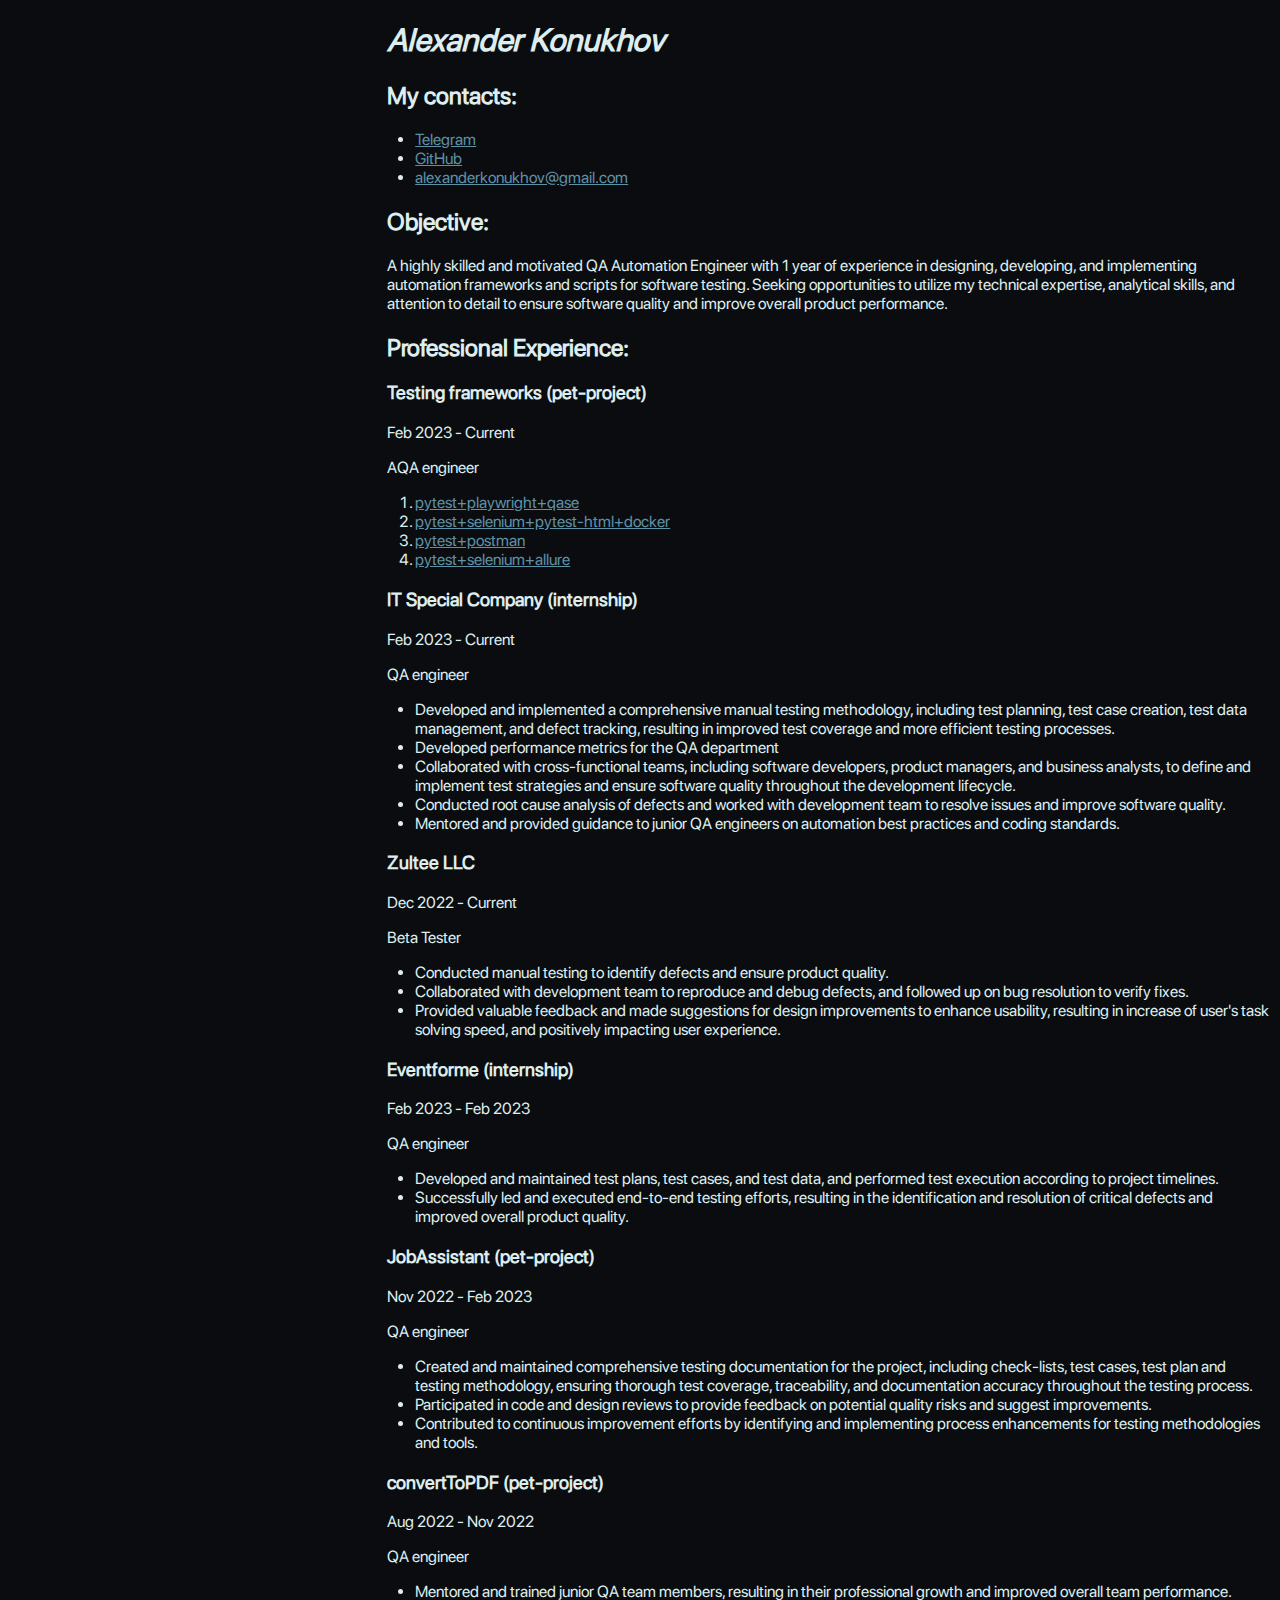
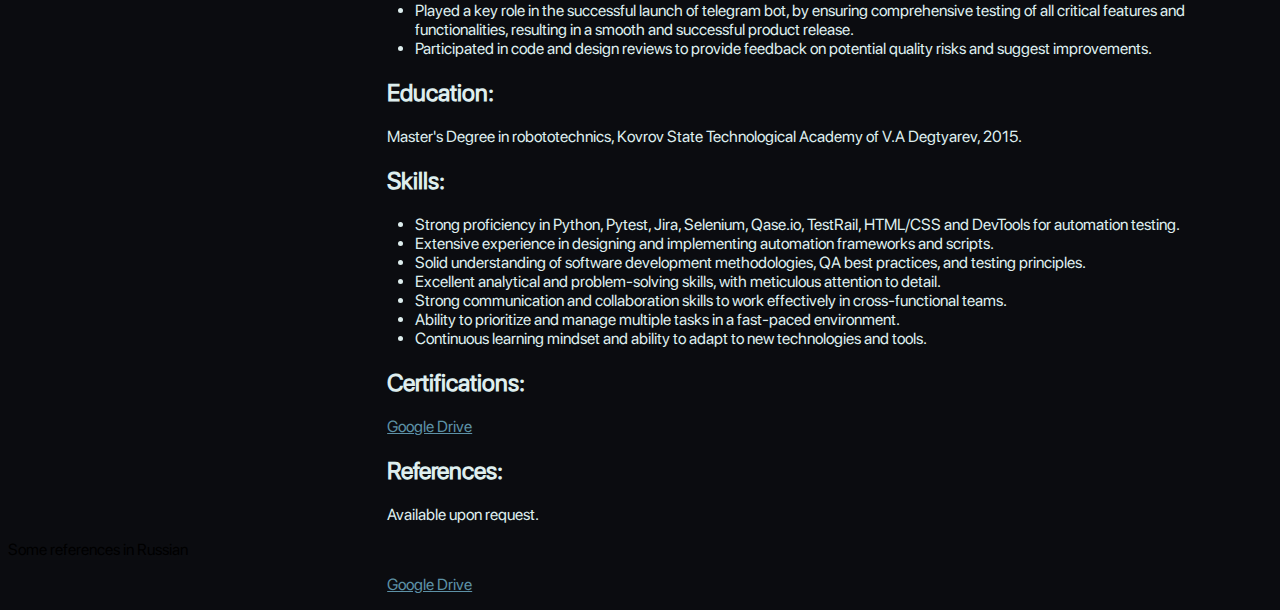
==== index.html @ fb67e295 "Rename cv.html to index.html" ====
<!doctype html>
<html lang="en">
<head>
    <meta charset="UTF-8">
    <meta name="viewport"
          content="width=device-width, user-scalable=no, initial-scale=1.0, maximum-scale=1.0, minimum-scale=1.0">
    <meta http-equiv="X-UA-Compatible" content="ie=edge">
    <title>Alexander K. QA-engineer</title>
    <link href="styles/style.css" rel="stylesheet" type="text/css">
</head>
<body>
<h1><i>Alexander Konukhov</i></h1>
<h2>My contacts:</h2>
<ul>
    <li><a href="https://t.me/Lexx_042" target="_blank">Telegram</a></li>
    <li><a href="https://github.com/Lexxx42" target="_blank">GitHub</a></li>
    <li><a href="mailto: alexanderkonukhov@gmail.com">alexanderkonukhov@gmail.com</a></li>
</ul>
<h2>Objective:</h2>
<p>A highly skilled and motivated QA Automation Engineer with 1 year of experience in designing,
    developing, and implementing automation frameworks and scripts for software testing. Seeking opportunities to
    utilize my technical expertise, analytical skills, and attention to detail to ensure software quality and improve
    overall product performance.
</p>

<h2>Professional Experience:</h2>

<h3>Testing frameworks (pet-project)</h3>
<p>Feb 2023 - Current</p>
<p>AQA engineer</p>
<ol>
    <li>
        <a href="https://github.com/Lexxx42/pytest-playwright-next-iteration" target="_blank">pytest+playwright+qase</a>
    </li>
    <li>
        <a href="https://github.com/Lexxx42/final_test_project" target="_blank">pytest+selenium+pytest-html+docker</a>
    </li>
    <li>
        <a href="https://github.com/Lexxx42/testing-api-telegram" target="_blank">pytest+postman</a>
    </li>
    <li>
        <a href="https://github.com/Lexxx42/testing_framework_selenium_pytest"
           target="_blank">pytest+selenium+allure</a>
    </li>
</ol>

<h3>IT Special Company (internship)</h3>
<p>Feb 2023 - Current</p>
<p>QA engineer</p>
<ul>
    <li>Developed and implemented a comprehensive manual testing methodology,
        including test planning, test case creation, test data management, and defect tracking, resulting in improved
        test coverage and more efficient testing processes.
    </li>
    <li>Developed performance metrics for the QA department</li>
    <li>Collaborated with cross-functional teams, including software developers, product managers, and business
        analysts, to define and implement test strategies and ensure software quality throughout the development
        lifecycle.
    </li>
    <li>Conducted root cause analysis of defects and worked with development team to resolve issues and improve software
        quality.
    </li>
    <li>Mentored and provided guidance to junior QA engineers on automation best practices and coding standards.</li>
</ul>

<h3>Zultee LLC</h3>
<p>Dec 2022 - Current</p>
<p>Beta Tester</p>
<ul>
    <li>Conducted manual testing to identify defects and ensure product quality.</li>
    <li>Collaborated with development team to reproduce and debug defects, and followed up on bug resolution to verify
        fixes.
    </li>
    <li>
        Provided valuable feedback and made suggestions for design improvements to enhance usability, resulting in
        increase of user's task solving speed, and positively impacting user experience.
    </li>
</ul>

<h3>Eventforme (internship)</h3>
<p>Feb 2023 - Feb 2023</p>
<p>QA engineer</p>
<ul>
    <li>Developed and maintained test plans, test cases, and test data, and performed test execution according to
        project timelines.
    </li>
    <li>
        Successfully led and executed end-to-end testing efforts, resulting in the identification and resolution of
        critical defects and improved overall product quality.
    </li>
</ul>

<h3>JobAssistant (pet-project)</h3>
<p>Nov 2022 - Feb 2023</p>
<p>QA engineer</p>
<ul>
    <li>
        Created and maintained comprehensive testing documentation for the project, including check-lists, test cases,
        test plan and testing methodology, ensuring thorough test coverage, traceability, and documentation accuracy
        throughout the testing process.
    </li>
    <li>
        Participated in code and design reviews to provide feedback on potential quality risks and suggest improvements.
    </li>
    <li>
        Contributed to continuous improvement efforts by identifying and implementing process enhancements for testing
        methodologies and tools.
    </li>
</ul>

<h3>convertToPDF (pet-project)</h3>
<p>Aug 2022 - Nov 2022</p>
<p>QA engineer</p>
<ul>
    <li>
        Mentored and trained junior QA team members, resulting in their professional growth and improved overall team
        performance.
    </li>
    <li>
        Played a key role in the successful launch of telegram bot, by ensuring comprehensive testing
        of all critical features and functionalities, resulting in a smooth and successful product release.
    </li>
    <li>
        Participated in code and design reviews to provide feedback on potential quality risks and suggest improvements.
    </li>
</ul>

<h2>Education:</h2>
<p>Master's Degree in robototechnics, Kovrov State Technological Academy of V.A Degtyarev, 2015.</p>

<h2>Skills:</h2>
<ul>
    <li>Strong proficiency in Python, Pytest, Jira, Selenium, Qase.io, TestRail, HTML/CSS and DevTools for automation
        testing.
    </li>
    <li>Extensive experience in designing and implementing automation frameworks and scripts.</li>
    <li>Solid understanding of software development methodologies, QA best practices, and testing principles.</li>
    <li>Excellent analytical and problem-solving skills, with meticulous attention to detail.</li>
    <li>Strong communication and collaboration skills to work effectively in cross-functional teams.</li>
    <li>Ability to prioritize and manage multiple tasks in a fast-paced environment.</li>
    <li>Continuous learning mindset and ability to adapt to new technologies and tools.</li>
</ul>


<h2>Certifications:</h2>
<p>
    <a href="https://drive.google.com/drive/u/1/folders/1iik9BNw8ItwHDhYyIPZV-2UwAWl_ikfU" target="_blank">Google
        Drive</a>
</p>

<h2>References:</h2>
<p>Available upon request.</p>Some references in Russian
<p>
    <a href="https://drive.google.com/drive/u/1/folders/1ogvSovkLpxqQ-_PMeB0JF7izUZ1-d12C" target="_blank">Google
        Drive</a>
</p>

</body>
</html>
---- styles/style.css ----
html {
	background-color: #0b0c10;
	font-family: 'SFProDisplay-Regular', sans-serif;
}

h1,
h2,
h3,
p,
li {
	color: #deeeee;
	margin-left: 30%;
}

a {
	color: #5d91a6;
}

@font-face {
	font-family: 'SFProDisplay-Regular';
	src: url('../fonts/sfprodisplay-regular.eot');
	/* IE 9 Compatibility Mode */
	src: url('../fonts/sfprodisplay-regular.eot?#iefix') format('embedded-opentype'),
		/* IE < 9 */
		url('../fonts/sfprodisplay-regular.woff2') format('woff2'),
		/* Super Modern Browsers */
		url('../fonts/sfprodisplay-regular.woff') format('woff'),
		/* Firefox >= 3.6, any other modern browser */
		url('../fonts/sfprodisplay-regular.ttf') format('truetype'),
		/* Safari, Android, iOS */
		url('../fonts/sfprodisplay-regular.svg#sfprodisplay-regular') format('svg');
	/* Chrome < 4, Legacy iOS */
}
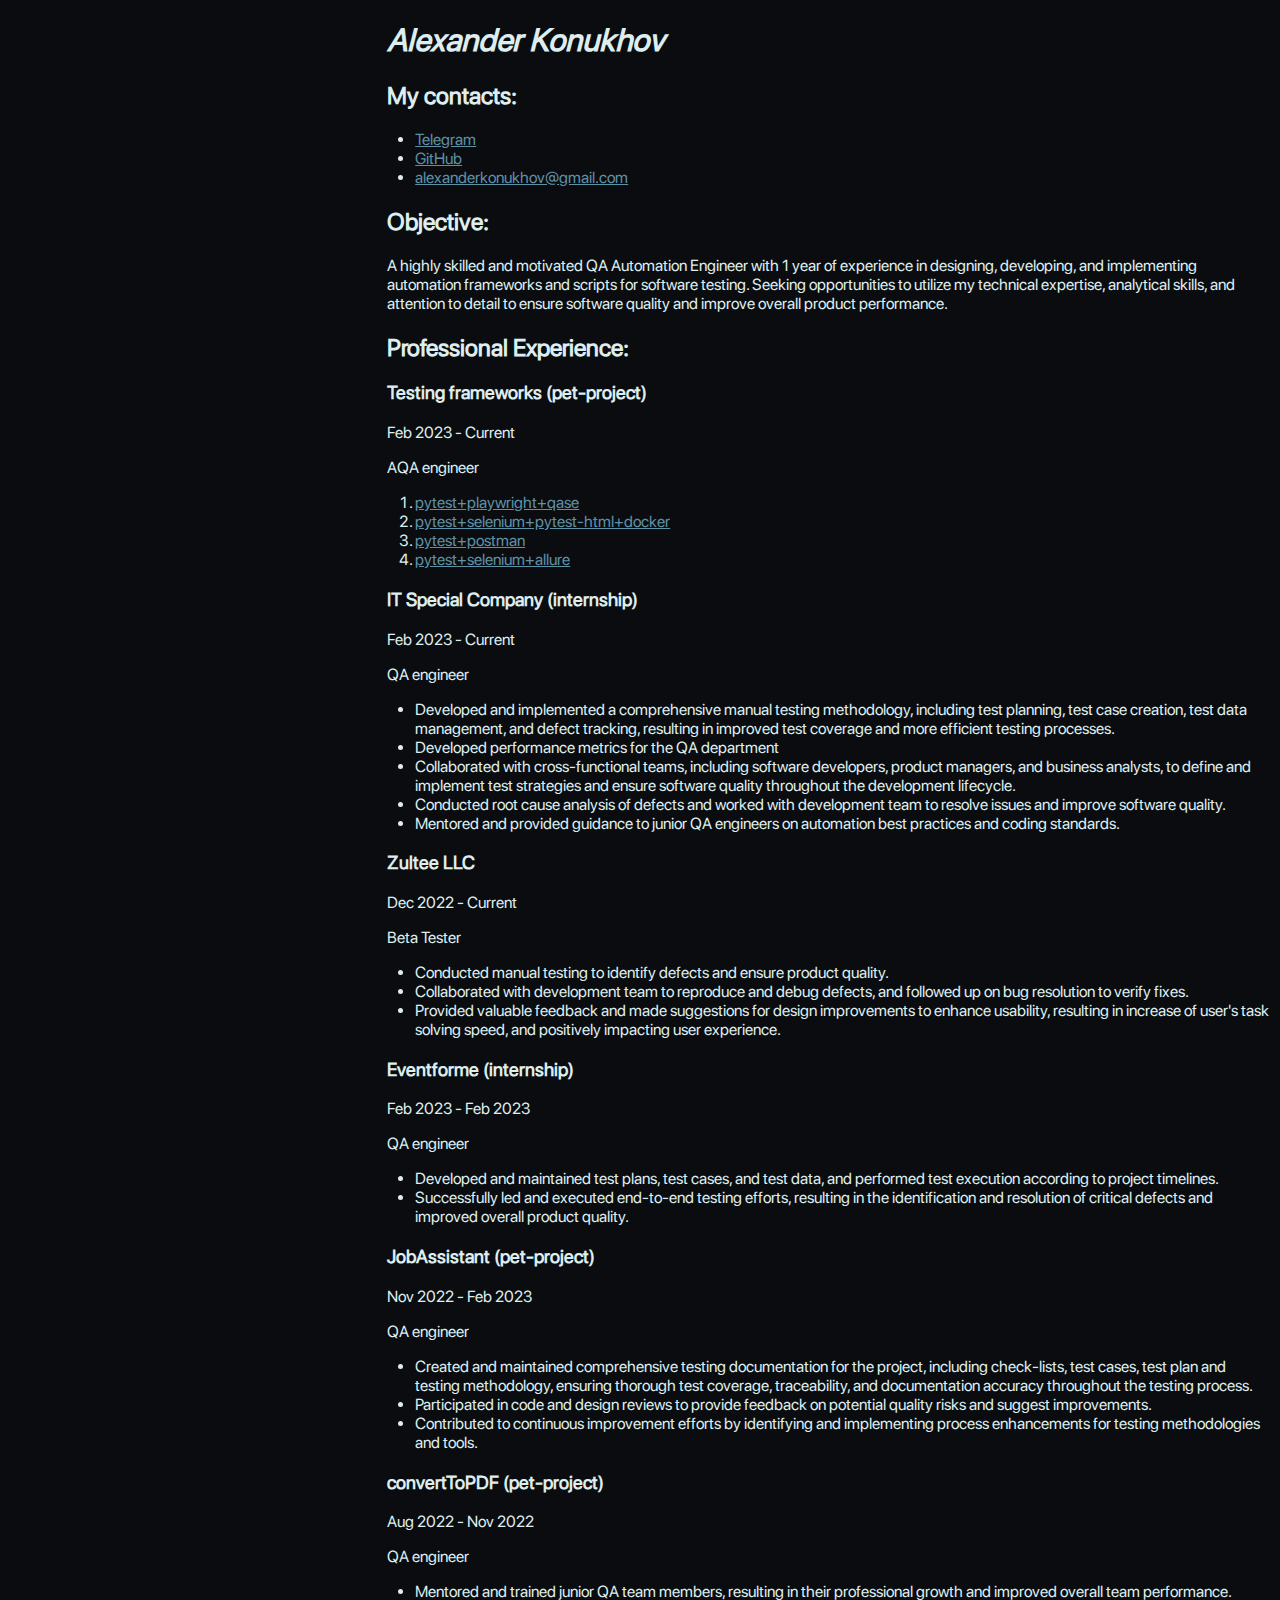
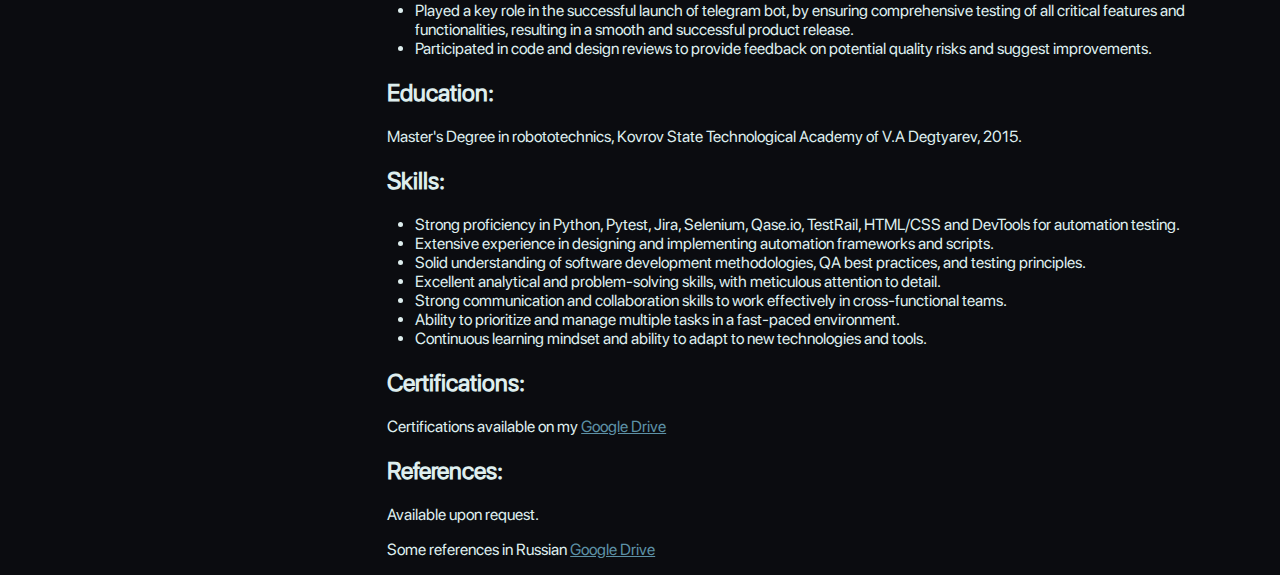
==== commit eb87b11e: "added text to the certs and refs" ====
--- a/index.html
+++ b/index.html
@@ -143,14 +143,14 @@
 
 
 <h2>Certifications:</h2>
-<p>
+<p> Certifications available on my
     <a href="https://drive.google.com/drive/u/1/folders/1iik9BNw8ItwHDhYyIPZV-2UwAWl_ikfU" target="_blank">Google
         Drive</a>
 </p>
 
 <h2>References:</h2>
-<p>Available upon request.</p>Some references in Russian
-<p>
+<p>Available upon request.</p>
+<p> Some references in Russian
     <a href="https://drive.google.com/drive/u/1/folders/1ogvSovkLpxqQ-_PMeB0JF7izUZ1-d12C" target="_blank">Google
         Drive</a>
 </p>
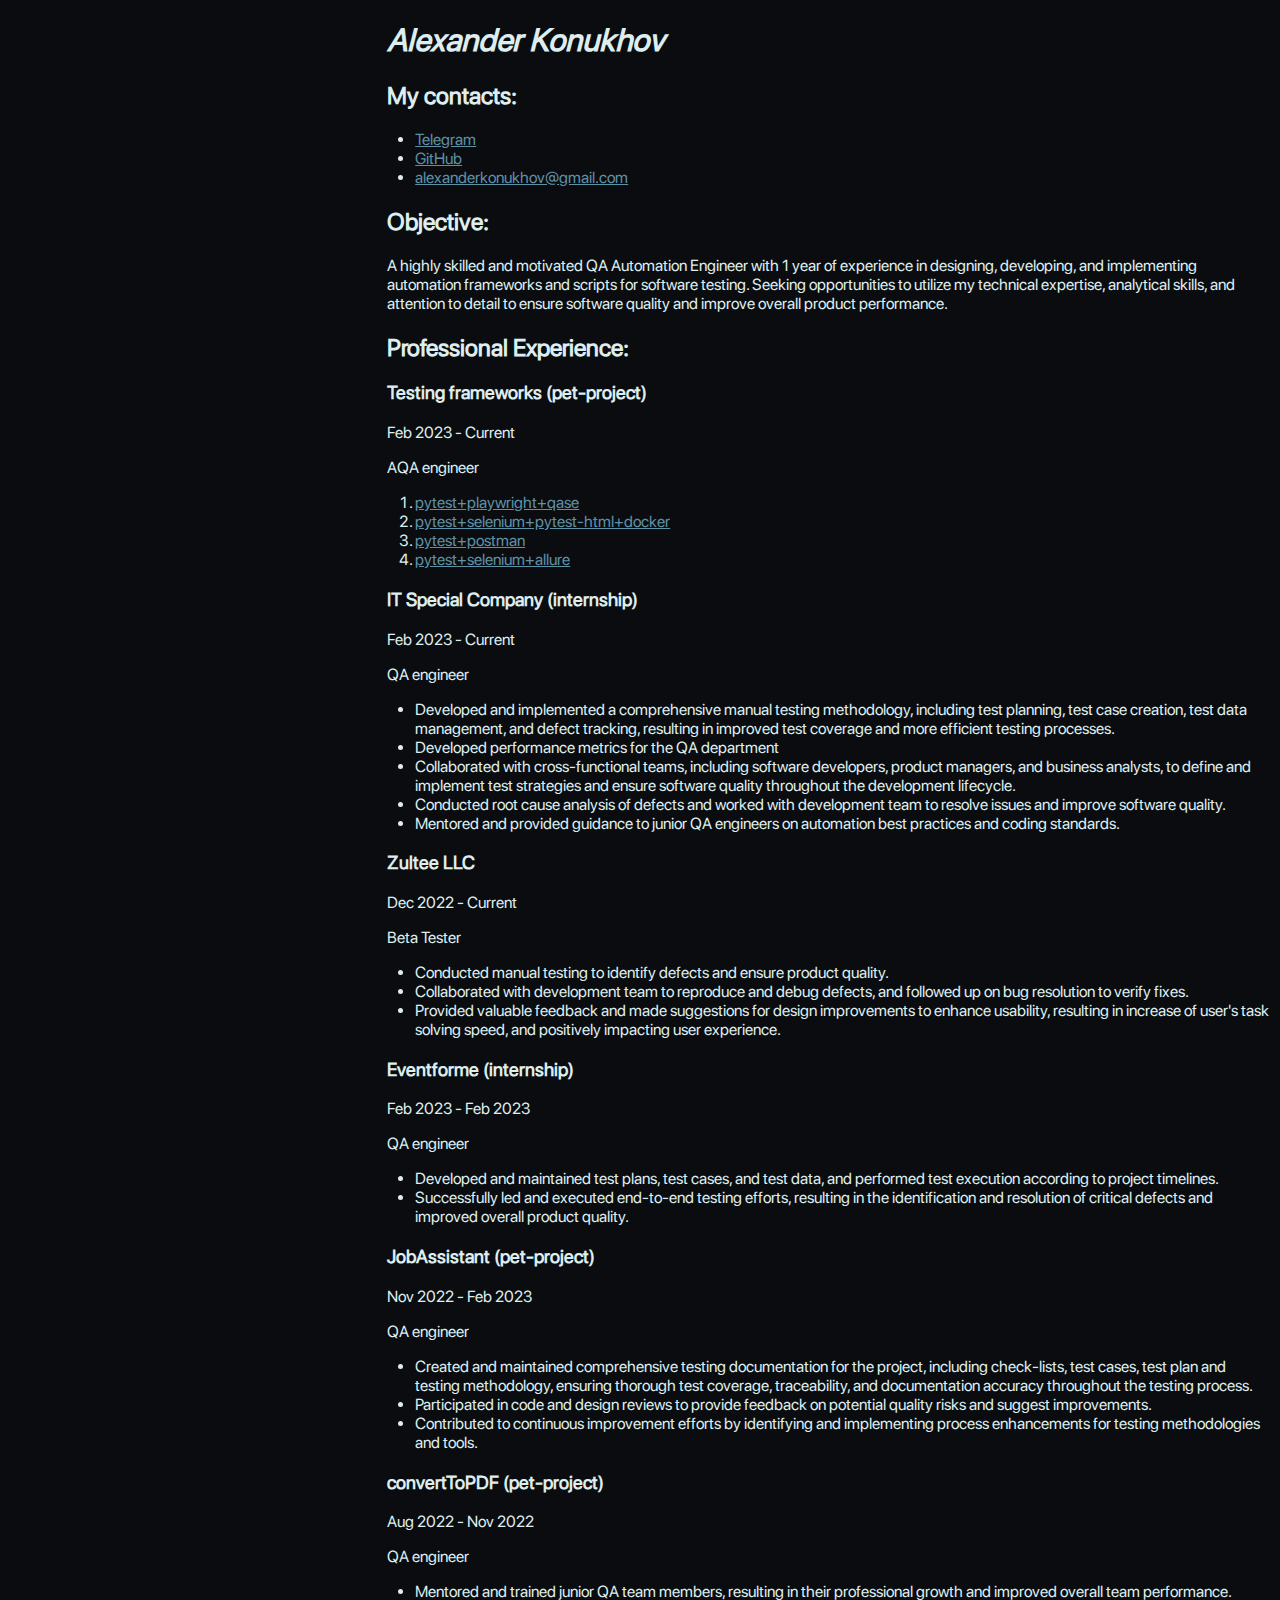
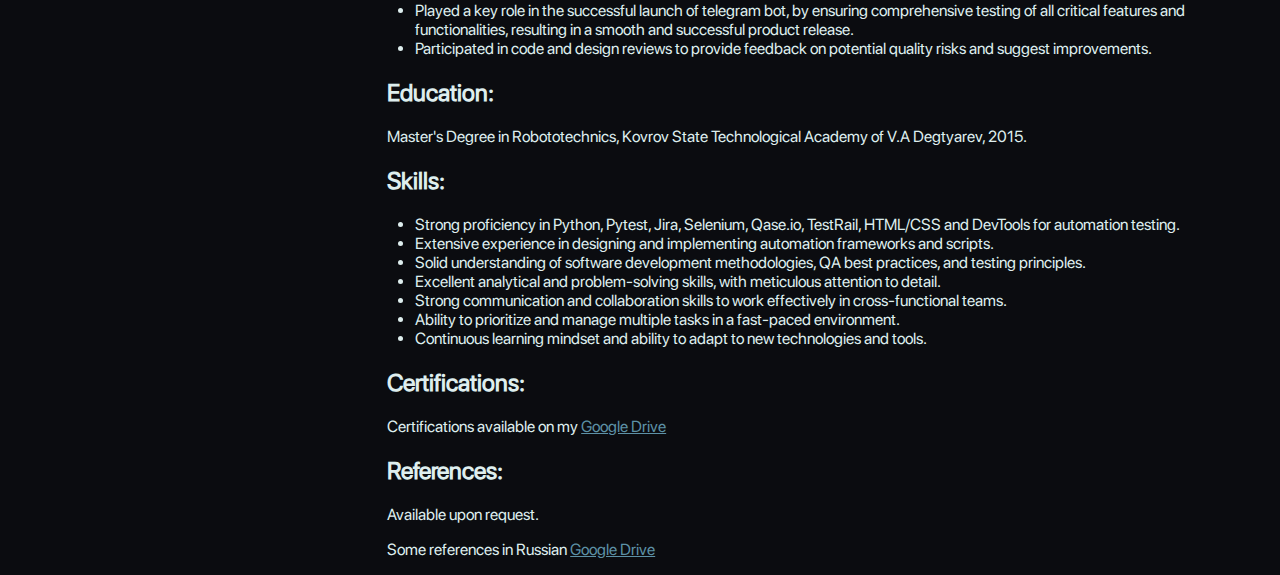
==== commit d25ea4fc: "Update index.html" ====
--- a/index.html
+++ b/index.html
@@ -126,7 +126,7 @@
 </ul>
 
 <h2>Education:</h2>
-<p>Master's Degree in robototechnics, Kovrov State Technological Academy of V.A Degtyarev, 2015.</p>
+<p>Master's Degree in Robototechnics, Kovrov State Technological Academy of V.A Degtyarev, 2015.</p>
 
 <h2>Skills:</h2>
 <ul>
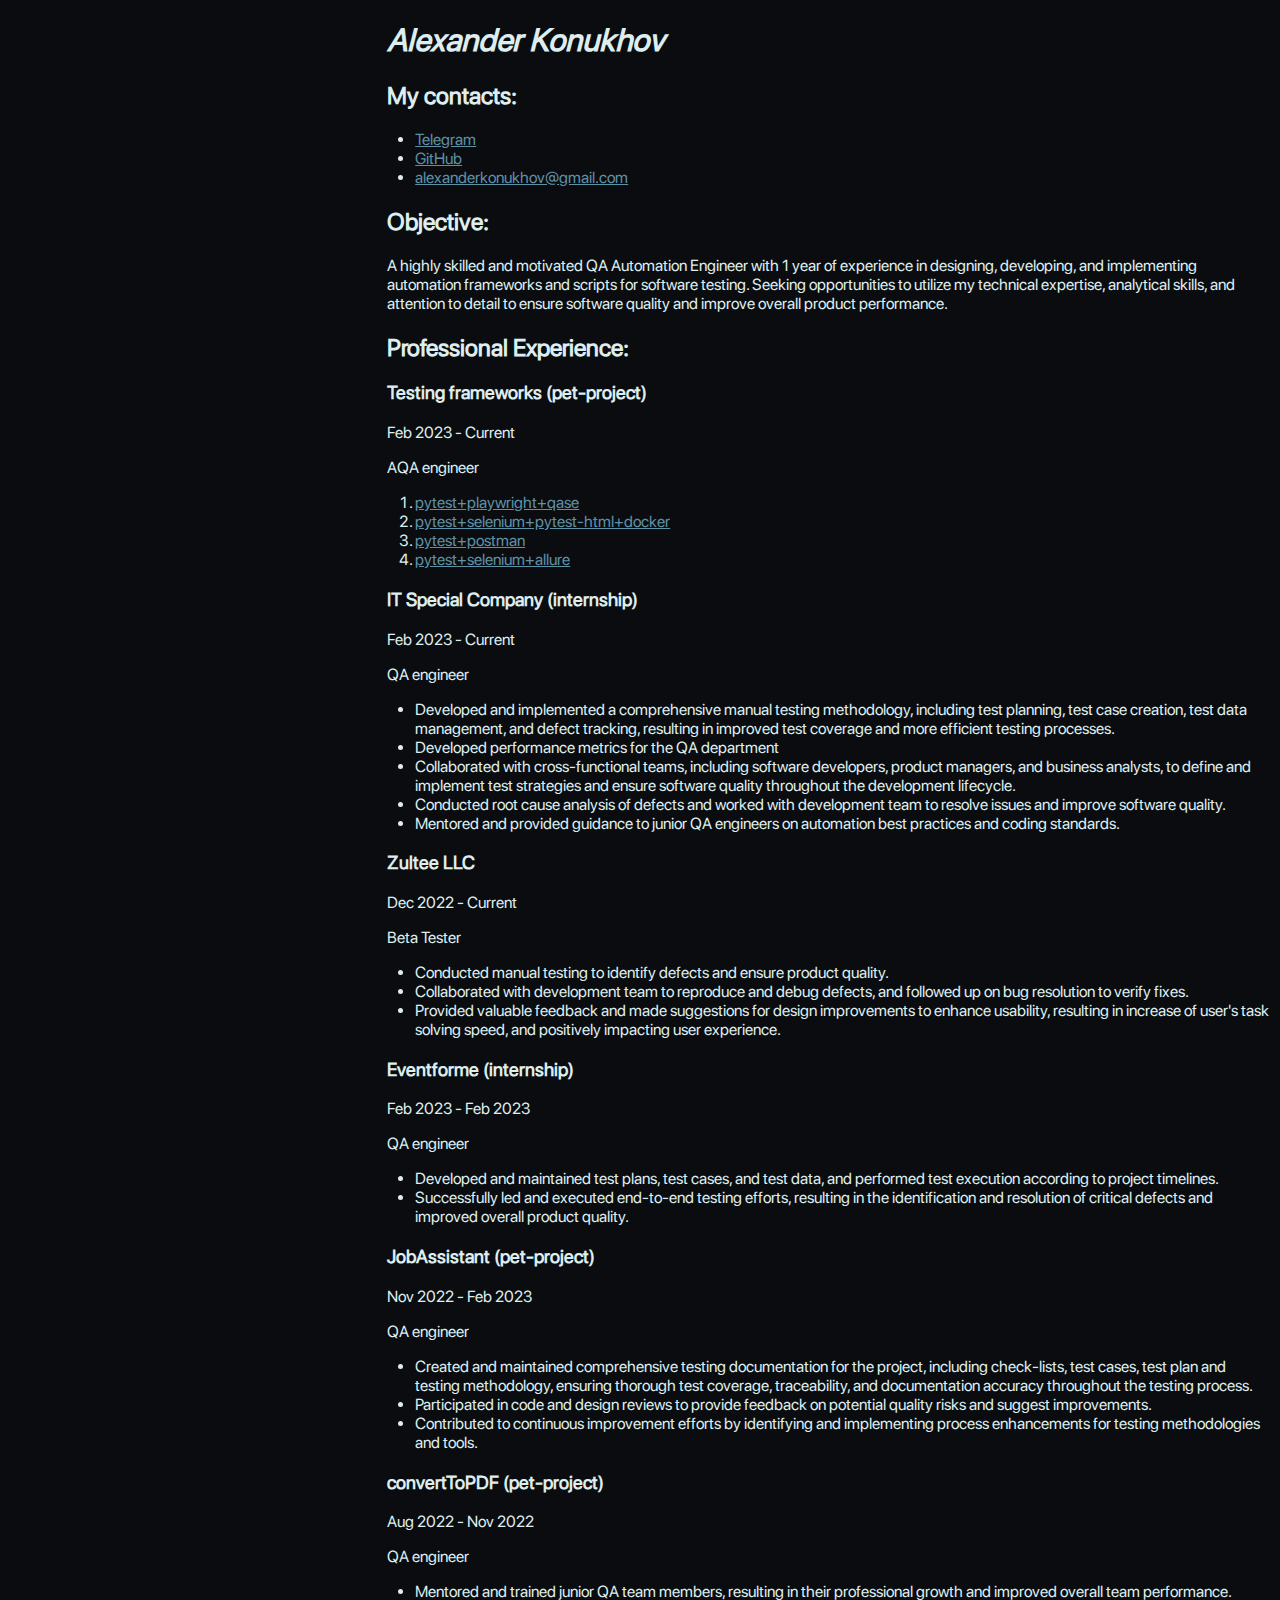
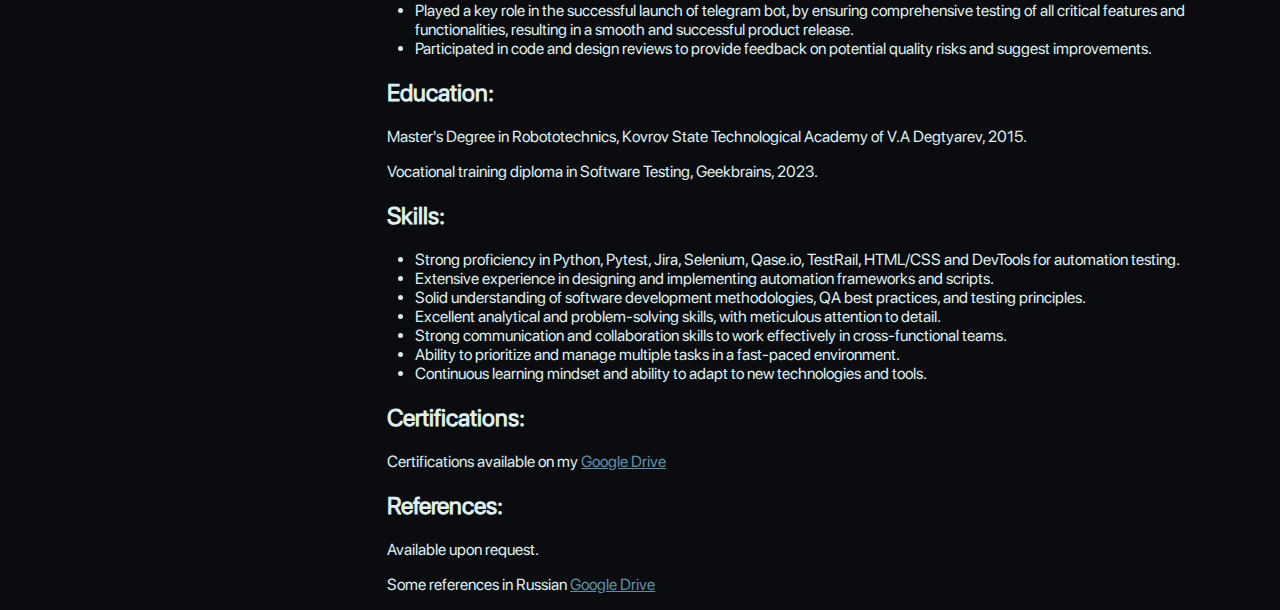
==== commit a6207d9e: "added Vocational training diploma" ====
--- a/index.html
+++ b/index.html
@@ -127,6 +127,7 @@
 
 <h2>Education:</h2>
 <p>Master's Degree in Robototechnics, Kovrov State Technological Academy of V.A Degtyarev, 2015.</p>
+<p>Vocational training diploma in Software Testing, Geekbrains, 2023.</p>
 
 <h2>Skills:</h2>
 <ul>
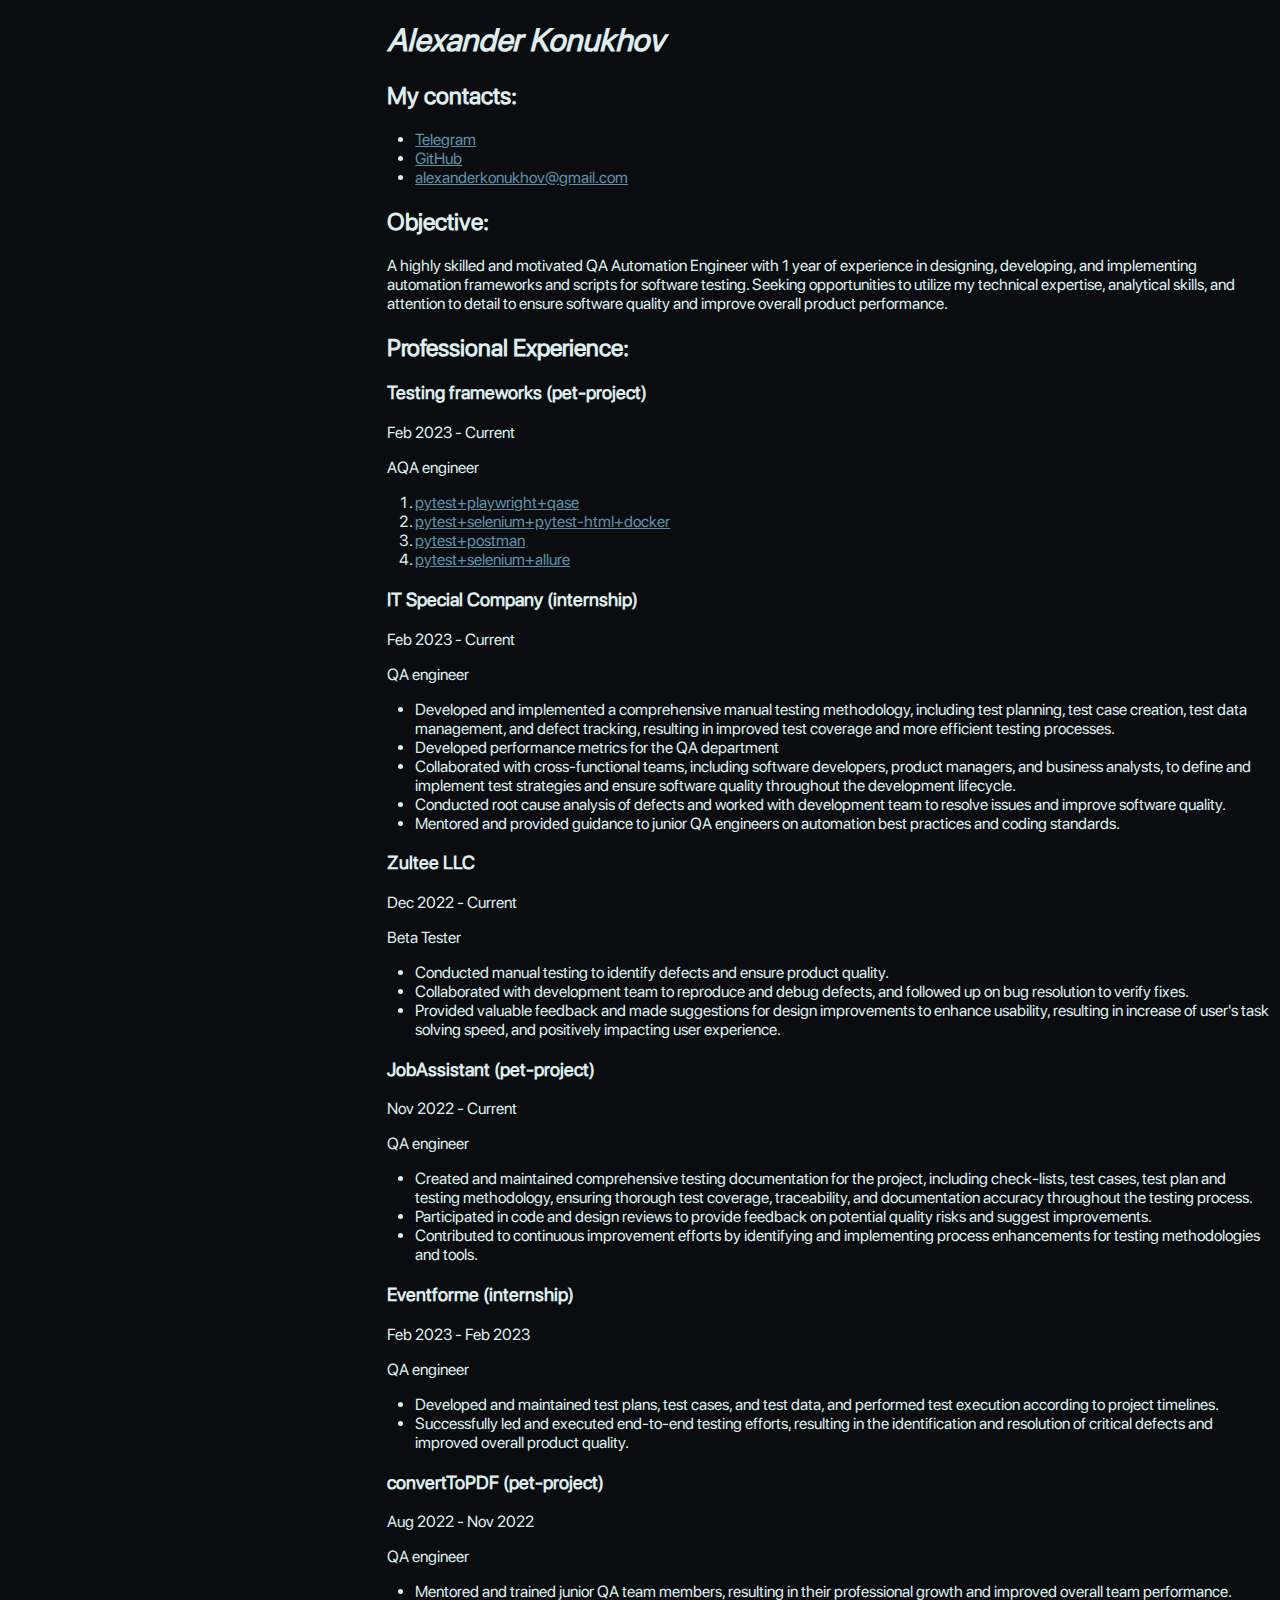
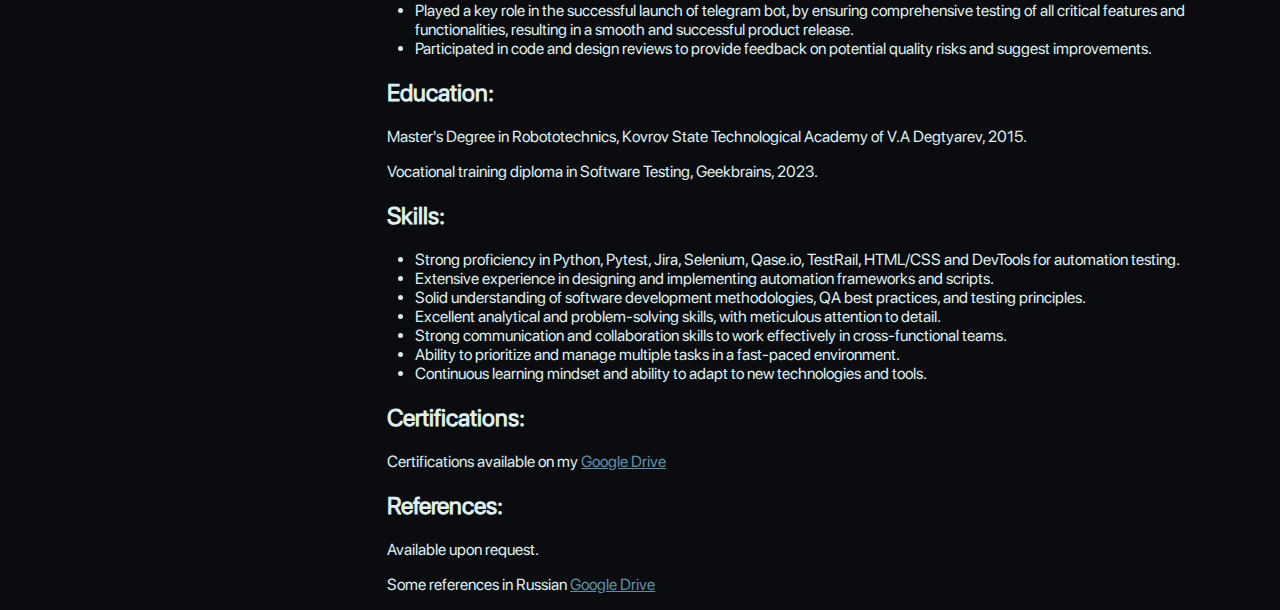
==== commit fe0990c8: "back to JobAssistant" ====
--- a/index.html
+++ b/index.html
@@ -77,21 +77,8 @@
     </li>
 </ul>
 
-<h3>Eventforme (internship)</h3>
-<p>Feb 2023 - Feb 2023</p>
-<p>QA engineer</p>
-<ul>
-    <li>Developed and maintained test plans, test cases, and test data, and performed test execution according to
-        project timelines.
-    </li>
-    <li>
-        Successfully led and executed end-to-end testing efforts, resulting in the identification and resolution of
-        critical defects and improved overall product quality.
-    </li>
-</ul>
-
 <h3>JobAssistant (pet-project)</h3>
-<p>Nov 2022 - Feb 2023</p>
+<p>Nov 2022 - Current</p>
 <p>QA engineer</p>
 <ul>
     <li>
@@ -105,6 +92,19 @@
     <li>
         Contributed to continuous improvement efforts by identifying and implementing process enhancements for testing
         methodologies and tools.
+    </li>
+</ul>
+
+<h3>Eventforme (internship)</h3>
+<p>Feb 2023 - Feb 2023</p>
+<p>QA engineer</p>
+<ul>
+    <li>Developed and maintained test plans, test cases, and test data, and performed test execution according to
+        project timelines.
+    </li>
+    <li>
+        Successfully led and executed end-to-end testing efforts, resulting in the identification and resolution of
+        critical defects and improved overall product quality.
     </li>
 </ul>
 
